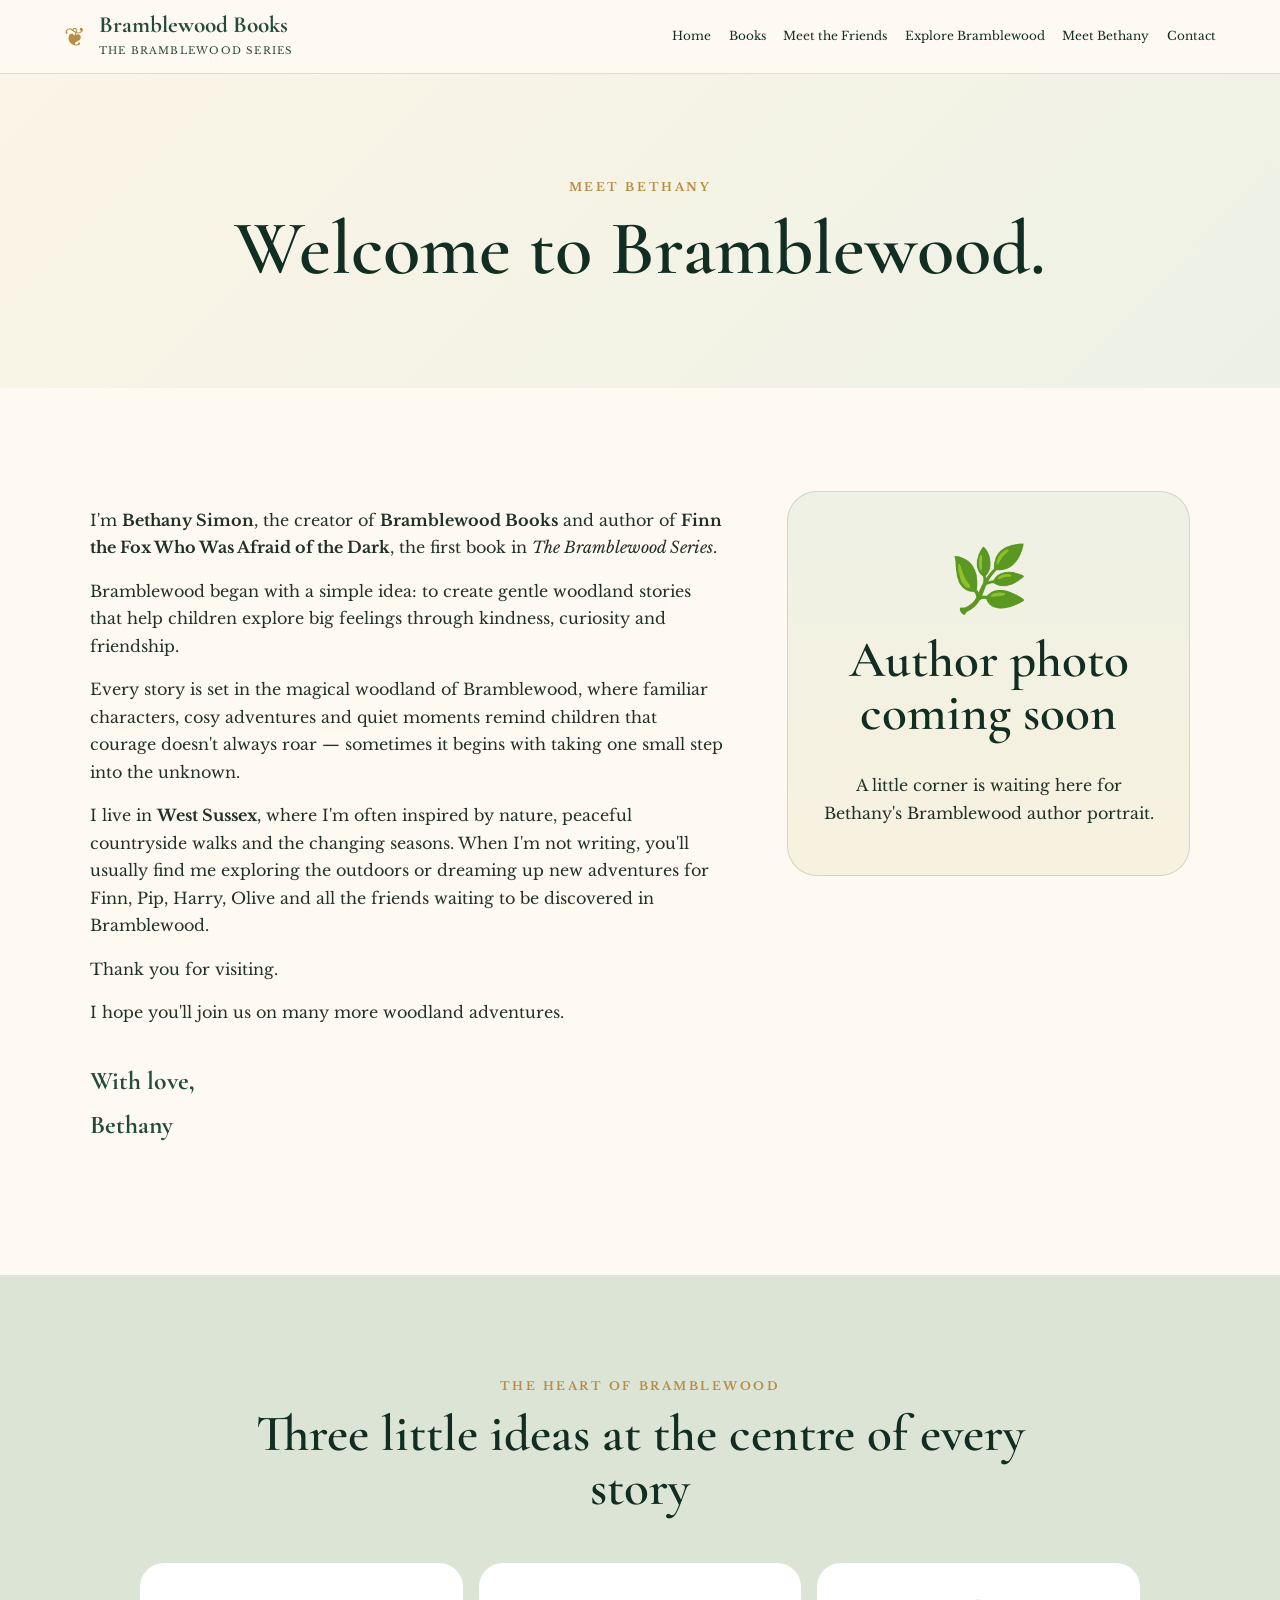
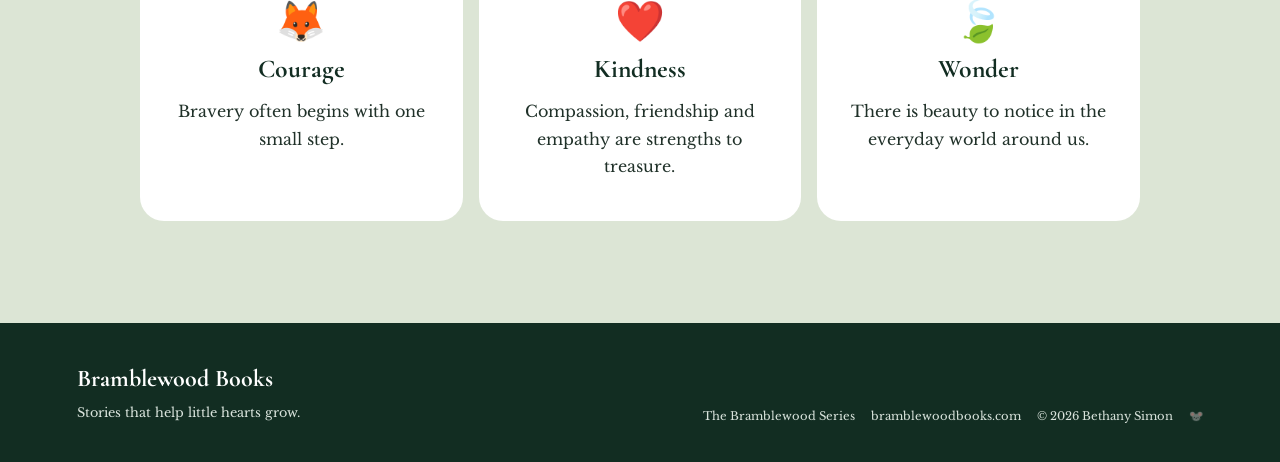
==== about.html @ a63218b9 "Add files via upload" ====
<!doctype html>
<html lang="en">
<head>
<meta charset="utf-8">
<meta name="viewport" content="width=device-width,initial-scale=1">
<meta name="theme-color" content="#234c37">
<link rel="stylesheet" href="styles.css">
<meta name="description" content="Meet Bethany Simon, creator of Bramblewood Books.">
<title>Meet Bethany | Bramblewood Books</title>
</head>
<body>
<header class="site-header">
  <a class="brand" href="index.html">
    <span class="brand-mark">❦</span>
    <span><strong>Bramblewood Books</strong><small>The Bramblewood Series</small></span>
  </a>
  <nav class="nav" aria-label="Main navigation">
    <a href="index.html">Home</a>
    <a href="books.html">Books</a>
    <a href="friends.html">Meet the Friends</a>
    <a href="explore.html">Explore Bramblewood</a>
    <a href="about.html">Meet Bethany</a>
    <a href="contact.html">Contact</a>
  </nav>
</header>
<main>

<section class="page-hero">
  <p class="kicker">MEET BETHANY</p>
  <h1>Welcome to Bramblewood.</h1>
</section>
<section class="section about-page">
  <div class="author-copy">
    <p>I'm <strong>Bethany Simon</strong>, the creator of <strong>Bramblewood Books</strong> and author of <strong>Finn the Fox Who Was Afraid of the Dark</strong>, the first book in <em>The Bramblewood Series</em>.</p>
    <p>Bramblewood began with a simple idea: to create gentle woodland stories that help children explore big feelings through kindness, curiosity and friendship.</p>
    <p>Every story is set in the magical woodland of Bramblewood, where familiar characters, cosy adventures and quiet moments remind children that courage doesn't always roar — sometimes it begins with taking one small step into the unknown.</p>
    <p>I live in <strong>West Sussex</strong>, where I'm often inspired by nature, peaceful countryside walks and the changing seasons. When I'm not writing, you'll usually find me exploring the outdoors or dreaming up new adventures for Finn, Pip, Harry, Olive and all the friends waiting to be discovered in Bramblewood.</p>
    <p>Thank you for visiting.</p>
    <p>I hope you'll join us on many more woodland adventures.</p>
    <p class="signoff"><strong>With love,<br>Bethany</strong></p>
  </div>
  <aside class="photo-placeholder">
    <span>🌿</span>
    <h2>Author photo coming soon</h2>
    <p>A little corner is waiting here for Bethany's Bramblewood author portrait.</p>
  </aside>
</section>
<section class="section sage">
  <div class="section-heading"><p class="kicker">THE HEART OF BRAMBLEWOOD</p><h2>Three little ideas at the centre of every story</h2></div>
  <div class="heart-grid">
    <article><span>🦊</span><h3>Courage</h3><p>Bravery often begins with one small step.</p></article>
    <article><span>❤️</span><h3>Kindness</h3><p>Compassion, friendship and empathy are strengths to treasure.</p></article>
    <article><span>🍃</span><h3>Wonder</h3><p>There is beauty to notice in the everyday world around us.</p></article>
  </div>
</section>

</main>
<footer>
  <div>
    <strong>Bramblewood Books</strong>
    <p>Stories that help little hearts grow.</p>
  </div>
  <div class="footer-right">
    <span>The Bramblewood Series</span>
    <span>bramblewoodbooks.com</span>
    <span>© 2026 Bethany Simon</span>
    <span class="hidden-mouse" title="You found the hidden mouse!">🐭</span>
  </div>
</footer>
<script src="script.js"></script>
</body>
</html>
---- styles.css ----
@import url('https://fonts.googleapis.com/css2?family=Cormorant+Garamond:wght@500;600;700&family=Libre+Baskerville:ital,wght@0,400;0,700;1,400&display=swap');
:root{--forest:#234c37;--deep:#122d22;--sage:#dce5d5;--cream:#fbf5e7;--paper:#fffaf1;--brown:#6d583e;--gold:#b78d45;--ink:#203129;--line:rgba(35,76,55,.16)}
*{box-sizing:border-box}html{scroll-behavior:smooth}
body{margin:0;color:var(--ink);background:var(--paper);font-family:"Libre Baskerville",Georgia,serif;line-height:1.72}
img{max-width:100%;display:block}a{color:inherit}
.site-header{position:sticky;top:0;z-index:50;display:flex;align-items:center;justify-content:space-between;gap:2rem;padding:.9rem 5vw;background:rgba(255,250,241,.93);border-bottom:1px solid var(--line);backdrop-filter:blur(12px)}
.brand{display:flex;align-items:center;gap:.8rem;text-decoration:none;color:var(--forest)}.brand strong{display:block;font-family:"Cormorant Garamond",Georgia,serif;font-size:1.45rem;line-height:1}.brand small{display:block;font-size:.63rem;letter-spacing:.12em;margin-top:.25rem;text-transform:uppercase}.brand-mark{font-size:1.6rem;color:var(--gold)}
.nav{display:flex;gap:1.1rem;flex-wrap:wrap}.nav a{text-decoration:none;font-size:.75rem;color:var(--deep)}.nav a:hover{color:var(--gold)}
.hero{position:relative;overflow:hidden;display:grid;grid-template-columns:1.04fr .96fr;align-items:center;min-height:84vh;padding:5.5rem 7vw;background:radial-gradient(circle at 78% 18%,rgba(255,255,255,.8),transparent 23%),linear-gradient(135deg,#f7ecd3,#eef0df 55%,#dfe7d8)}
.hero-copy{max-width:720px;position:relative;z-index:2}.hero-cover{display:flex;justify-content:center}.hero-cover img{width:min(480px,92%);border-radius:28px;filter:drop-shadow(0 28px 34px rgba(20,45,34,.24))}
.kicker{color:var(--gold);font-weight:700;font-size:.72rem;letter-spacing:.22em;text-transform:uppercase;margin:0 0 .7rem}
h1,h2,h3{font-family:"Cormorant Garamond",Georgia,serif;color:var(--deep);line-height:1.04;margin-top:0}h1{font-size:clamp(3.2rem,6vw,6.4rem);font-weight:600;margin-bottom:1.2rem}h2{font-size:clamp(2.2rem,4vw,4rem);font-weight:600;margin-bottom:1rem}h3{font-size:1.6rem;margin-bottom:.6rem}
.intro{font-size:1.08rem;max-width:58ch}.buttons{display:flex;gap:.8rem;flex-wrap:wrap;margin-top:1.8rem}.btn{display:inline-block;padding:.9rem 1.25rem;border-radius:999px;text-decoration:none;font-size:.78rem;font-weight:700;border:0;cursor:pointer}.btn-primary{background:var(--forest);color:white}.btn-ghost{border:1px solid var(--forest);color:var(--forest);background:transparent}.btn-muted{background:#e8e4d9;color:#6b685f;cursor:default}
.welcome-strip{background:var(--forest);color:white;padding:1rem 5vw;display:flex;justify-content:center;gap:1.1rem;align-items:center;flex-wrap:wrap;font-family:"Cormorant Garamond",Georgia,serif;font-size:1.2rem}.welcome-strip p{margin:0}.welcome-strip span{color:#d6b775}
.section{padding:6.4rem 7vw}.section-heading{max-width:820px;margin:0 auto 3rem;text-align:center}.sage{background:var(--sage)}
.split{display:grid;grid-template-columns:.85fr 1.15fr;gap:4rem;align-items:center}.rounded{border-radius:30px}.art-shadow{box-shadow:0 20px 50px rgba(32,49,41,.12)}
.home-cards{display:grid;grid-template-columns:repeat(3,1fr);gap:1.2rem;max-width:1100px;margin:auto}.home-card{text-decoration:none;background:white;padding:1.6rem;border-radius:24px;border:1px solid var(--line)}.home-card span{font-size:2.5rem}
.page-hero{text-align:center;padding:6.5rem 7vw 5rem;background:linear-gradient(135deg,var(--cream),#edf1e5)}.page-hero p{max-width:700px;margin-inline:auto}.page-hero.dark{background:var(--deep);color:white}.page-hero.dark h1{color:white}
.book-card{max-width:1120px;margin:0 auto 2.5rem;border:1px solid var(--line);border-radius:30px;overflow:hidden;background:white;box-shadow:0 18px 45px rgba(32,49,41,.07)}.feature-card{display:grid;grid-template-columns:minmax(280px,390px) 1fr;gap:2.8rem;align-items:center;padding:1.4rem}.feature-card img{border-radius:20px}.book-copy{padding:1rem 2rem 1rem 0}.book-sub{font-style:italic;color:var(--brown)}.tag{display:inline-block;background:var(--sage);color:var(--forest);border-radius:999px;padding:.35rem .7rem;font-size:.68rem;font-weight:700;letter-spacing:.12em}.next-card{display:grid;grid-template-columns:260px 1fr;align-items:center;gap:2rem;background:linear-gradient(120deg,var(--cream),#eef0df);padding:1.5rem 2rem}.hedgehog-placeholder{min-height:230px;display:grid;place-items:center;font-size:7rem;border-radius:22px;background:rgba(255,255,255,.75)}
.friend-grid{max-width:1120px;margin:0 auto 3.5rem;display:grid;grid-template-columns:repeat(4,1fr);gap:1rem}.friend-card{padding:1.5rem;text-align:center;border-radius:24px}.light-card{background:white;border:1px solid var(--line)}.friend-icon{font-size:3rem}.wide-art{max-width:1180px;margin:0 auto;border-radius:30px;overflow:hidden}.wide-art img{width:100%}
.world{display:grid;grid-template-columns:.8fr 1.2fr;gap:4rem;align-items:center}.place-pills{display:flex;gap:.6rem;flex-wrap:wrap;margin-top:1.5rem}.place-pills span{border:1px solid var(--line);background:white;border-radius:999px;padding:.45rem .75rem;font-size:.75rem}.map-frame{margin:0;background:white;padding:.8rem;border-radius:30px;border:1px solid var(--line);box-shadow:0 16px 40px rgba(32,49,41,.08)}.map-frame img{border-radius:22px}.map-frame figcaption{text-align:center;font-style:italic;font-size:.72rem;color:var(--brown);padding:.65rem}
.about-page{display:grid;grid-template-columns:1.1fr .7fr;gap:4rem;align-items:start}.author-copy{max-width:720px}.signoff{margin-top:2rem;font-family:"Cormorant Garamond",Georgia,serif;font-size:1.6rem;color:var(--forest)}.photo-placeholder{background:linear-gradient(180deg,#eef1e5,#f8f1df);padding:2rem;border-radius:30px;border:1px solid var(--line);text-align:center;min-height:380px;display:flex;flex-direction:column;justify-content:center}.photo-placeholder span{font-size:4rem}.heart-grid{display:grid;grid-template-columns:repeat(3,1fr);gap:1rem;max-width:1000px;margin:auto}.heart-grid article{background:white;padding:1.5rem;border-radius:24px;text-align:center}.heart-grid span{font-size:2.5rem}
.contact-grid{display:grid;grid-template-columns:.75fr 1.25fr;gap:4rem;align-items:start}.contact-form{background:white;border:1px solid var(--line);border-radius:28px;padding:2rem;box-shadow:0 18px 45px rgba(32,49,41,.07)}.contact-form label{display:block;font-weight:700;font-size:.8rem;margin:1rem 0 .4rem}.contact-form input[type=text],.contact-form input[type=email],.contact-form textarea{width:100%;border:1px solid rgba(35,76,55,.28);border-radius:12px;padding:.9rem;background:#fffdf8;font:inherit}.contact-form textarea{resize:vertical}.checkbox-row{display:flex!important;gap:.8rem;align-items:flex-start;font-weight:400!important}.checkbox-row input{margin-top:.35rem}.form-button{margin-top:1.4rem}.form-note{font-size:.72rem;color:var(--brown);margin-top:1rem}
footer{background:var(--deep);color:white;padding:2.2rem 6vw;display:flex;justify-content:space-between;gap:2rem;align-items:flex-end;flex-wrap:wrap}footer strong{font-family:"Cormorant Garamond",Georgia,serif;font-size:1.5rem}footer p{margin:.15rem 0;color:#d9e3dc;font-size:.8rem}.footer-right{display:flex;gap:1rem;flex-wrap:wrap;color:#d9e3dc;font-size:.72rem}.hidden-mouse{opacity:.55}
.leaf{position:absolute;opacity:.25;animation:drift 11s ease-in-out infinite}.leaf-one{left:2%;top:10%}.leaf-two{left:46%;top:15%;animation-delay:2s}@keyframes drift{0%,100%{transform:translateY(0) rotate(0)}50%{transform:translateY(24px) rotate(18deg)}}@media(prefers-reduced-motion:reduce){.leaf{animation:none}}
@media(max-width:980px){.nav{display:none}.hero,.split,.world,.about-page,.contact-grid{grid-template-columns:1fr}.home-cards,.heart-grid{grid-template-columns:1fr}.friend-grid{grid-template-columns:repeat(2,1fr)}.feature-card,.next-card{grid-template-columns:1fr}.book-copy{padding:1rem}.feature-card img{max-width:420px;margin:auto}}
@media(max-width:560px){.hero,.section,.page-hero{padding-left:5vw;padding-right:5vw}.hero{min-height:auto;padding-top:4rem;padding-bottom:4rem}.friend-grid{grid-template-columns:1fr}.brand strong{font-size:1.2rem}.brand small{font-size:.55rem}}
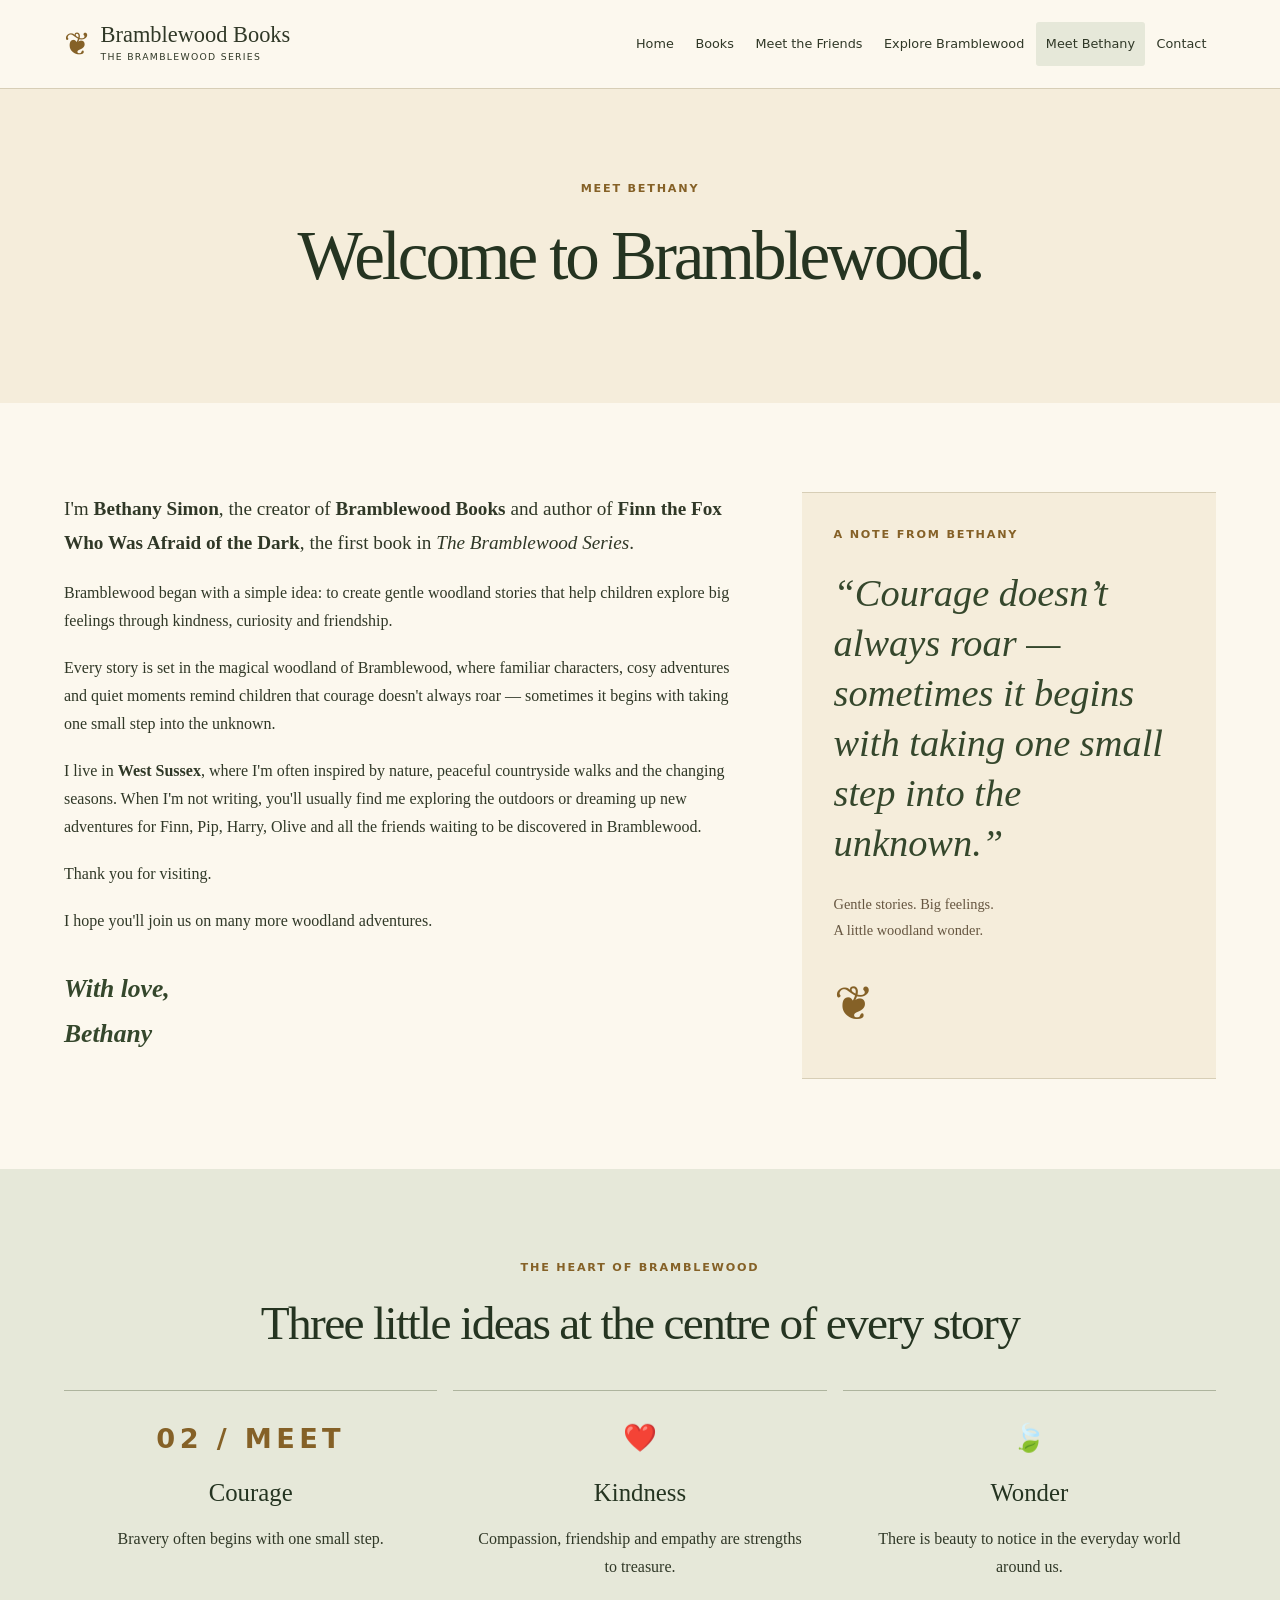
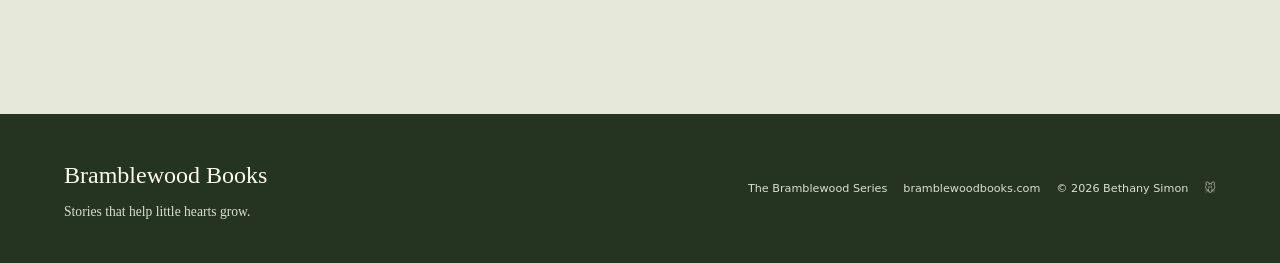
==== commit 55084589: "Add files via upload" ====
--- a/about.html
+++ b/about.html
@@ -9,21 +9,23 @@
 <title>Meet Bethany | Bramblewood Books</title>
 </head>
 <body>
+<a class="skip-link" href="#main">Skip to content</a>
 <header class="site-header">
   <a class="brand" href="index.html">
     <span class="brand-mark">❦</span>
     <span><strong>Bramblewood Books</strong><small>The Bramblewood Series</small></span>
   </a>
-  <nav class="nav" aria-label="Main navigation">
+  <button class="menu-toggle" type="button" aria-expanded="false" aria-controls="main-nav" hidden>Menu <span aria-hidden="true">☰</span></button>
+  <nav id="main-nav" class="nav" aria-label="Main navigation">
     <a href="index.html">Home</a>
     <a href="books.html">Books</a>
     <a href="friends.html">Meet the Friends</a>
     <a href="explore.html">Explore Bramblewood</a>
-    <a href="about.html">Meet Bethany</a>
+    <a href="about.html" aria-current="page">Meet Bethany</a>
     <a href="contact.html">Contact</a>
   </nav>
 </header>
-<main>
+<main id="main">
 
 <section class="page-hero">
   <p class="kicker">MEET BETHANY</p>
@@ -39,16 +41,12 @@
     <p>I hope you'll join us on many more woodland adventures.</p>
     <p class="signoff"><strong>With love,<br>Bethany</strong></p>
   </div>
-  <aside class="photo-placeholder">
-    <span>🌿</span>
-    <h2>Author photo coming soon</h2>
-    <p>A little corner is waiting here for Bethany's Bramblewood author portrait.</p>
-  </aside>
+  <aside class="author-note"><p class="kicker">A NOTE FROM BETHANY</p><blockquote>“Courage doesn’t always roar — sometimes it begins with taking one small step into the unknown.”</blockquote><p>Gentle stories. Big feelings.<br>A little woodland wonder.</p><span class="botanical-mark" aria-hidden="true">❦</span></aside>
 </section>
 <section class="section sage">
   <div class="section-heading"><p class="kicker">THE HEART OF BRAMBLEWOOD</p><h2>Three little ideas at the centre of every story</h2></div>
   <div class="heart-grid">
-    <article><span>🦊</span><h3>Courage</h3><p>Bravery often begins with one small step.</p></article>
+    <article><span class="chapter-number">02 / MEET</span><h3>Courage</h3><p>Bravery often begins with one small step.</p></article>
     <article><span>❤️</span><h3>Kindness</h3><p>Compassion, friendship and empathy are strengths to treasure.</p></article>
     <article><span>🍃</span><h3>Wonder</h3><p>There is beauty to notice in the everyday world around us.</p></article>
   </div>
--- a/styles.css
+++ b/styles.css
@@ -1,28 +1,12 @@
-
-@import url('https://fonts.googleapis.com/css2?family=Cormorant+Garamond:wght@500;600;700&family=Libre+Baskerville:ital,wght@0,400;0,700;1,400&display=swap');
-:root{--forest:#234c37;--deep:#122d22;--sage:#dce5d5;--cream:#fbf5e7;--paper:#fffaf1;--brown:#6d583e;--gold:#b78d45;--ink:#203129;--line:rgba(35,76,55,.16)}
-*{box-sizing:border-box}html{scroll-behavior:smooth}
-body{margin:0;color:var(--ink);background:var(--paper);font-family:"Libre Baskerville",Georgia,serif;line-height:1.72}
-img{max-width:100%;display:block}a{color:inherit}
-.site-header{position:sticky;top:0;z-index:50;display:flex;align-items:center;justify-content:space-between;gap:2rem;padding:.9rem 5vw;background:rgba(255,250,241,.93);border-bottom:1px solid var(--line);backdrop-filter:blur(12px)}
-.brand{display:flex;align-items:center;gap:.8rem;text-decoration:none;color:var(--forest)}.brand strong{display:block;font-family:"Cormorant Garamond",Georgia,serif;font-size:1.45rem;line-height:1}.brand small{display:block;font-size:.63rem;letter-spacing:.12em;margin-top:.25rem;text-transform:uppercase}.brand-mark{font-size:1.6rem;color:var(--gold)}
-.nav{display:flex;gap:1.1rem;flex-wrap:wrap}.nav a{text-decoration:none;font-size:.75rem;color:var(--deep)}.nav a:hover{color:var(--gold)}
-.hero{position:relative;overflow:hidden;display:grid;grid-template-columns:1.04fr .96fr;align-items:center;min-height:84vh;padding:5.5rem 7vw;background:radial-gradient(circle at 78% 18%,rgba(255,255,255,.8),transparent 23%),linear-gradient(135deg,#f7ecd3,#eef0df 55%,#dfe7d8)}
-.hero-copy{max-width:720px;position:relative;z-index:2}.hero-cover{display:flex;justify-content:center}.hero-cover img{width:min(480px,92%);border-radius:28px;filter:drop-shadow(0 28px 34px rgba(20,45,34,.24))}
-.kicker{color:var(--gold);font-weight:700;font-size:.72rem;letter-spacing:.22em;text-transform:uppercase;margin:0 0 .7rem}
-h1,h2,h3{font-family:"Cormorant Garamond",Georgia,serif;color:var(--deep);line-height:1.04;margin-top:0}h1{font-size:clamp(3.2rem,6vw,6.4rem);font-weight:600;margin-bottom:1.2rem}h2{font-size:clamp(2.2rem,4vw,4rem);font-weight:600;margin-bottom:1rem}h3{font-size:1.6rem;margin-bottom:.6rem}
-.intro{font-size:1.08rem;max-width:58ch}.buttons{display:flex;gap:.8rem;flex-wrap:wrap;margin-top:1.8rem}.btn{display:inline-block;padding:.9rem 1.25rem;border-radius:999px;text-decoration:none;font-size:.78rem;font-weight:700;border:0;cursor:pointer}.btn-primary{background:var(--forest);color:white}.btn-ghost{border:1px solid var(--forest);color:var(--forest);background:transparent}.btn-muted{background:#e8e4d9;color:#6b685f;cursor:default}
-.welcome-strip{background:var(--forest);color:white;padding:1rem 5vw;display:flex;justify-content:center;gap:1.1rem;align-items:center;flex-wrap:wrap;font-family:"Cormorant Garamond",Georgia,serif;font-size:1.2rem}.welcome-strip p{margin:0}.welcome-strip span{color:#d6b775}
-.section{padding:6.4rem 7vw}.section-heading{max-width:820px;margin:0 auto 3rem;text-align:center}.sage{background:var(--sage)}
-.split{display:grid;grid-template-columns:.85fr 1.15fr;gap:4rem;align-items:center}.rounded{border-radius:30px}.art-shadow{box-shadow:0 20px 50px rgba(32,49,41,.12)}
-.home-cards{display:grid;grid-template-columns:repeat(3,1fr);gap:1.2rem;max-width:1100px;margin:auto}.home-card{text-decoration:none;background:white;padding:1.6rem;border-radius:24px;border:1px solid var(--line)}.home-card span{font-size:2.5rem}
-.page-hero{text-align:center;padding:6.5rem 7vw 5rem;background:linear-gradient(135deg,var(--cream),#edf1e5)}.page-hero p{max-width:700px;margin-inline:auto}.page-hero.dark{background:var(--deep);color:white}.page-hero.dark h1{color:white}
-.book-card{max-width:1120px;margin:0 auto 2.5rem;border:1px solid var(--line);border-radius:30px;overflow:hidden;background:white;box-shadow:0 18px 45px rgba(32,49,41,.07)}.feature-card{display:grid;grid-template-columns:minmax(280px,390px) 1fr;gap:2.8rem;align-items:center;padding:1.4rem}.feature-card img{border-radius:20px}.book-copy{padding:1rem 2rem 1rem 0}.book-sub{font-style:italic;color:var(--brown)}.tag{display:inline-block;background:var(--sage);color:var(--forest);border-radius:999px;padding:.35rem .7rem;font-size:.68rem;font-weight:700;letter-spacing:.12em}.next-card{display:grid;grid-template-columns:260px 1fr;align-items:center;gap:2rem;background:linear-gradient(120deg,var(--cream),#eef0df);padding:1.5rem 2rem}.hedgehog-placeholder{min-height:230px;display:grid;place-items:center;font-size:7rem;border-radius:22px;background:rgba(255,255,255,.75)}
-.friend-grid{max-width:1120px;margin:0 auto 3.5rem;display:grid;grid-template-columns:repeat(4,1fr);gap:1rem}.friend-card{padding:1.5rem;text-align:center;border-radius:24px}.light-card{background:white;border:1px solid var(--line)}.friend-icon{font-size:3rem}.wide-art{max-width:1180px;margin:0 auto;border-radius:30px;overflow:hidden}.wide-art img{width:100%}
-.world{display:grid;grid-template-columns:.8fr 1.2fr;gap:4rem;align-items:center}.place-pills{display:flex;gap:.6rem;flex-wrap:wrap;margin-top:1.5rem}.place-pills span{border:1px solid var(--line);background:white;border-radius:999px;padding:.45rem .75rem;font-size:.75rem}.map-frame{margin:0;background:white;padding:.8rem;border-radius:30px;border:1px solid var(--line);box-shadow:0 16px 40px rgba(32,49,41,.08)}.map-frame img{border-radius:22px}.map-frame figcaption{text-align:center;font-style:italic;font-size:.72rem;color:var(--brown);padding:.65rem}
-.about-page{display:grid;grid-template-columns:1.1fr .7fr;gap:4rem;align-items:start}.author-copy{max-width:720px}.signoff{margin-top:2rem;font-family:"Cormorant Garamond",Georgia,serif;font-size:1.6rem;color:var(--forest)}.photo-placeholder{background:linear-gradient(180deg,#eef1e5,#f8f1df);padding:2rem;border-radius:30px;border:1px solid var(--line);text-align:center;min-height:380px;display:flex;flex-direction:column;justify-content:center}.photo-placeholder span{font-size:4rem}.heart-grid{display:grid;grid-template-columns:repeat(3,1fr);gap:1rem;max-width:1000px;margin:auto}.heart-grid article{background:white;padding:1.5rem;border-radius:24px;text-align:center}.heart-grid span{font-size:2.5rem}
-.contact-grid{display:grid;grid-template-columns:.75fr 1.25fr;gap:4rem;align-items:start}.contact-form{background:white;border:1px solid var(--line);border-radius:28px;padding:2rem;box-shadow:0 18px 45px rgba(32,49,41,.07)}.contact-form label{display:block;font-weight:700;font-size:.8rem;margin:1rem 0 .4rem}.contact-form input[type=text],.contact-form input[type=email],.contact-form textarea{width:100%;border:1px solid rgba(35,76,55,.28);border-radius:12px;padding:.9rem;background:#fffdf8;font:inherit}.contact-form textarea{resize:vertical}.checkbox-row{display:flex!important;gap:.8rem;align-items:flex-start;font-weight:400!important}.checkbox-row input{margin-top:.35rem}.form-button{margin-top:1.4rem}.form-note{font-size:.72rem;color:var(--brown);margin-top:1rem}
-footer{background:var(--deep);color:white;padding:2.2rem 6vw;display:flex;justify-content:space-between;gap:2rem;align-items:flex-end;flex-wrap:wrap}footer strong{font-family:"Cormorant Garamond",Georgia,serif;font-size:1.5rem}footer p{margin:.15rem 0;color:#d9e3dc;font-size:.8rem}.footer-right{display:flex;gap:1rem;flex-wrap:wrap;color:#d9e3dc;font-size:.72rem}.hidden-mouse{opacity:.55}
-.leaf{position:absolute;opacity:.25;animation:drift 11s ease-in-out infinite}.leaf-one{left:2%;top:10%}.leaf-two{left:46%;top:15%;animation-delay:2s}@keyframes drift{0%,100%{transform:translateY(0) rotate(0)}50%{transform:translateY(24px) rotate(18deg)}}@media(prefers-reduced-motion:reduce){.leaf{animation:none}}
-@media(max-width:980px){.nav{display:none}.hero,.split,.world,.about-page,.contact-grid{grid-template-columns:1fr}.home-cards,.heart-grid{grid-template-columns:1fr}.friend-grid{grid-template-columns:repeat(2,1fr)}.feature-card,.next-card{grid-template-columns:1fr}.book-copy{padding:1rem}.feature-card img{max-width:420px;margin:auto}}
-@media(max-width:560px){.hero,.section,.page-hero{padding-left:5vw;padding-right:5vw}.hero{min-height:auto;padding-top:4rem;padding-bottom:4rem}.friend-grid{grid-template-columns:1fr}.brand strong{font-size:1.2rem}.brand small{font-size:.55rem}}
+/* Bramblewood Books — mobile-first, no build tools or external fonts required. */
+:root{--forest:#35472c;--deep:#253421;--sage:#e6e8d9;--cream:#f5eddb;--paper:#fcf8ee;--brown:#665640;--gold:#856127;--ink:#303827;--line:#d7ceb6;--gutter:clamp(1.25rem,5vw,5rem)}
+*{box-sizing:border-box}html{scroll-behavior:smooth}body{margin:0;color:var(--ink);background:var(--paper);font-family:Georgia,'Times New Roman',serif;font-size:1rem;line-height:1.75}img{display:block;max-width:100%;height:auto}a{color:inherit;text-underline-offset:.22em}button,input,textarea{font:inherit}button,a,input,textarea{-webkit-tap-highlight-color:transparent}button{cursor:pointer}button:disabled{cursor:default;opacity:.45}[hidden]{display:none!important}:focus-visible{outline:3px solid #9c6c24;outline-offset:4px}h1,h2,h3,p{overflow-wrap:break-word}h1,h2,h3{font-weight:400;line-height:1.12;color:var(--deep);margin:0 0 1.15rem;text-wrap:balance}h1{font-size:clamp(2.5rem,5.4vw,5.25rem);letter-spacing:-.045em}h2{font-size:clamp(2rem,3.7vw,3.5rem);letter-spacing:-.035em}h3{font-size:1.55rem}p{margin:0 0 1.2rem}figure{margin:0}main{min-height:60vh}main>*{min-width:0}.skip-link{position:fixed;top:-100px;left:1rem;padding:1rem;background:white;z-index:100}.skip-link:focus{top:1rem}.kicker,.tag,.chapter-number{font-family:system-ui,sans-serif;font-size:.7rem;font-weight:650;letter-spacing:.16em;color:var(--gold)}
+.site-header{display:flex;align-items:center;justify-content:space-between;flex-wrap:wrap;gap:1rem;padding:1rem var(--gutter);border-bottom:1px solid var(--line);background:var(--paper)}.brand{display:flex;align-items:center;gap:.6rem;text-decoration:none}.brand-mark{font-size:2rem;color:var(--gold)}.brand strong{display:block;font-size:clamp(1.05rem,2vw,1.4rem);font-weight:400;line-height:1.2}.brand small{display:block;font: .58rem/1.8 system-ui,sans-serif;letter-spacing:.14em;text-transform:uppercase}.menu-toggle{min-height:44px;padding:.4rem .7rem;background:transparent;border:1px solid var(--line);border-radius:4px;font: .8rem system-ui,sans-serif}.menu-toggle span{margin-left:.3rem}.nav{width:100%;display:grid;gap:.2rem}.nav a{padding:.65rem .8rem;min-height:44px;text-decoration:none;font: .8rem/1.8 system-ui,sans-serif}.nav a:hover,.nav a[aria-current]{background:var(--sage);border-radius:3px}.nav[data-enhanced]:not(.is-open){display:none}
+.hero{display:grid;gap:2.5rem;align-items:center;padding:3rem var(--gutter);background:radial-gradient(ellipse at 80% 20%,#e9dfc1,transparent 60%),var(--cream)}.hero-copy{max-width:620px}.hero h1{max-width:11ch}.intro{color:var(--brown);max-width:48ch}.hero-cover{width:100%;max-width:530px;justify-self:center}.hero-cover img{width:100%;border:6px solid var(--paper);outline:1px solid var(--line);box-shadow:0 20px 45px #3a38232b;border-radius:3px}.buttons{display:flex;flex-wrap:wrap;gap:.7rem;margin-top:1.5rem}.btn{display:inline-flex;min-height:48px;align-items:center;justify-content:center;padding:.8rem 1.25rem;border:1px solid var(--forest);border-radius:4px;text-decoration:none;font:600 .82rem/1.5 system-ui,sans-serif;transition:background .15s}.btn-primary{background:var(--forest);color:#fffdf4}.btn-primary:hover{background:#202e1b}.btn-ghost{background:transparent;color:var(--forest)}.btn-ghost:hover{background:#e2ddc8}.welcome-strip{display:flex;flex-wrap:wrap;align-items:center;justify-content:center;gap:.65rem;padding:1.15rem var(--gutter);background:var(--forest);color:var(--paper);font-size:clamp(.8rem,2vw,1rem);font-style:italic}.welcome-strip p{margin:0}.welcome-strip span{color:#d8bc79;font-size:.7rem}
+.section{padding:clamp(3rem,7vw,6rem) var(--gutter)}.section-heading{max-width:760px;margin:0 auto 2.5rem;text-align:center}.sage{background:var(--sage)}.split{display:grid;gap:2.5rem;align-items:center}.story-art{display:block;overflow:hidden;border-radius:50% 50% 3px 3px;box-shadow:0 10px 30px #30382718}.story-art img{width:100%;aspect-ratio:1/1;object-fit:cover;object-position:right}.home-cards,.heart-grid{display:grid;gap:1rem;max-width:1200px;margin:auto}.home-card{padding:1.6rem 0;text-decoration:none;border-top:1px solid #aeb49e}.home-card h3{margin-top:1rem}.home-card p{color:var(--brown);margin-bottom:0}.home-card:hover h3{text-decoration:underline}.page-hero{padding:clamp(3rem,7vw,6rem) var(--gutter);background:var(--cream);text-align:center}.page-hero h1{max-width:1000px;margin-inline:auto}.page-hero p{max-width:680px;margin-inline:auto}.page-hero p:last-child{margin-bottom:0}.page-hero.dark{background:var(--forest);color:var(--paper)}.page-hero.dark h1{color:var(--paper)}.page-hero.dark .kicker{color:#dfc489}
+.book-card{max-width:1150px;margin:0 auto 3rem}.feature-card{display:grid;gap:2rem;align-items:center}.feature-card>img{width:100%;max-width:480px;justify-self:center;box-shadow:0 15px 35px #30382725}.book-copy{min-width:0}.tag{display:inline-block;margin-bottom:1.25rem}.book-sub{font-style:italic;color:var(--brown)}.availability{display:inline-block;border-top:1px solid var(--line);padding-top:1rem;font-size:.9rem;color:var(--brown)}.next-card{display:grid;gap:1rem;border-top:1px solid var(--line);padding-top:3rem;margin-bottom:0}.next-number{font-size:5rem;line-height:1;color:var(--gold)}.next-card h2{font-size:2rem}.wide-art{max-width:1180px;margin:auto auto 3rem}.wide-art img{width:100%;border:1px solid var(--line)}figcaption{font-size:.83rem;color:var(--brown);padding:1rem 0}.wide-art figcaption a,.map-frame figcaption a{display:inline-flex;align-items:center;min-height:44px}.friend-grid{display:grid;gap:1.5rem;max-width:1180px;margin:auto}.friend-card{padding:1.25rem 0;border-top:1px solid var(--line)}.friend-icon{font-size:2rem;margin-bottom:.6rem}.friend-card h2{font-size:2rem}.friend-card p{margin-bottom:0}.world{display:grid;gap:2rem}.world-copy{max-width:800px}.place-pills{display:flex;gap:.5rem;flex-wrap:wrap}.place-pills span{font: .75rem/1.5 system-ui,sans-serif;padding:.5rem .75rem;border:1px solid var(--line);border-radius:3px}.map-frame{min-width:0;padding:.65rem;background:var(--cream);border:1px solid var(--line)}.map-toolbar{display:flex;gap:.4rem;flex-wrap:wrap;padding:0 0 .65rem;align-items:center}.map-toolbar button{min-height:44px;min-width:44px;padding:.5rem .7rem;background:var(--paper);border:1px solid #b4aa90;border-radius:3px;font: .8rem system-ui,sans-serif}.map-toolbar output{font: .75rem system-ui,sans-serif;color:var(--brown)}.map-viewport{width:100%;height:clamp(320px,60vh,650px);overflow:auto;overscroll-behavior-x:contain;background:#e0ddc9}.map-viewport img{width:1200px;max-width:none}.map-frame figcaption{padding:.8rem .3rem 0;margin:0}
+.about-page{display:grid;gap:2rem;max-width:1350px;margin:auto}.author-copy{max-width:720px}.author-copy>p:first-child{font-size:1.2rem}.signoff{margin-top:2rem;font-size:1.6rem;font-style:italic;color:var(--forest)}.author-note{padding:2rem;background:var(--cream);border-block:1px solid var(--line)}.author-note blockquote{font-size:clamp(1.7rem,3vw,2.5rem);line-height:1.3;margin:1.5rem 0;color:var(--forest);font-style:italic}.author-note>p:not(.kicker){font-size:.9rem;color:var(--brown)}.botanical-mark{font-size:3rem;color:var(--gold)}.heart-grid article{padding:1.5rem;border-top:1px solid #aeb49e;text-align:center}.heart-grid span{font-size:1.7rem}.heart-grid h3{margin-top:1rem}.contact-grid{display:grid;gap:2rem;max-width:1320px;margin:auto}.contact-form{min-width:0;padding:1.25rem;background:var(--cream);border:1px solid var(--line);border-radius:4px}.contact-form label{display:block;font:600 .85rem/1.5 system-ui,sans-serif;margin:1rem 0 .5rem}.contact-form input[type=text],.contact-form input[type=email],.contact-form textarea{width:100%;min-width:0;border:1px solid #ada58f;border-radius:3px;padding:.85rem;background:var(--paper);font-size:1rem;color:var(--ink)}.contact-form textarea{resize:vertical}.contact-form .checkbox-row{display:flex;gap:.7rem;align-items:flex-start;font-weight:400;min-height:44px;padding:.5rem 0;cursor:pointer}.checkbox-row input{flex:0 0 auto;width:20px;height:20px;accent-color:var(--forest)}.form-button{margin-top:1rem;width:100%}.form-note{font:.75rem/1.7 system-ui,sans-serif;color:var(--brown);margin:1rem 0 0}footer{padding:2.5rem var(--gutter);background:var(--deep);color:var(--paper);display:flex;justify-content:space-between;gap:2rem;flex-wrap:wrap}footer strong{font-size:1.5rem;font-weight:400}footer p{font-size:.85rem;margin:.25rem 0 0;color:#dbe0cf}.footer-right{display:flex;flex-wrap:wrap;gap:.7rem 1rem;align-items:center;font: .7rem/1.7 system-ui,sans-serif;color:#dbe0cf}.hidden-mouse{opacity:.7}
+@media(min-width:650px){.friend-grid,.heart-grid{grid-template-columns:repeat(2,minmax(0,1fr))}.home-cards{grid-template-columns:repeat(3,minmax(0,1fr));gap:2rem}.next-card{grid-template-columns:130px minmax(0,1fr)}.contact-form{padding:2rem}.form-button{width:auto}}
+@media(min-width:900px){.hero{grid-template-columns:1fr 1fr;padding-block:4.5rem;gap:4rem}.split{grid-template-columns:1fr 1fr;gap:5rem}.feature-card{grid-template-columns:minmax(0,1fr) minmax(0,1.2fr);gap:4rem}.about-page{grid-template-columns:minmax(0,1.3fr) minmax(0,.8fr);gap:4rem}.contact-grid{grid-template-columns:minmax(0,.8fr) minmax(0,1.2fr);gap:4rem}.friend-grid{grid-template-columns:repeat(4,minmax(0,1fr))}.heart-grid{grid-template-columns:repeat(3,minmax(0,1fr))}.map-frame{padding:1rem}.world-copy{max-width:900px}.world-copy h2{max-width:650px}}
+@media(min-width:1180px){.site-header{flex-wrap:nowrap;gap:1rem}.menu-toggle{display:none!important}.nav,.nav[data-enhanced]:not(.is-open){display:flex;width:auto;gap:.15rem}.nav a{white-space:nowrap;padding:.6rem}.hero,.section,.page-hero{padding-inline:max(var(--gutter),calc((100vw - 1280px)/2))}}
+@media(prefers-reduced-motion:reduce){html{scroll-behavior:auto}*{transition:none!important}}
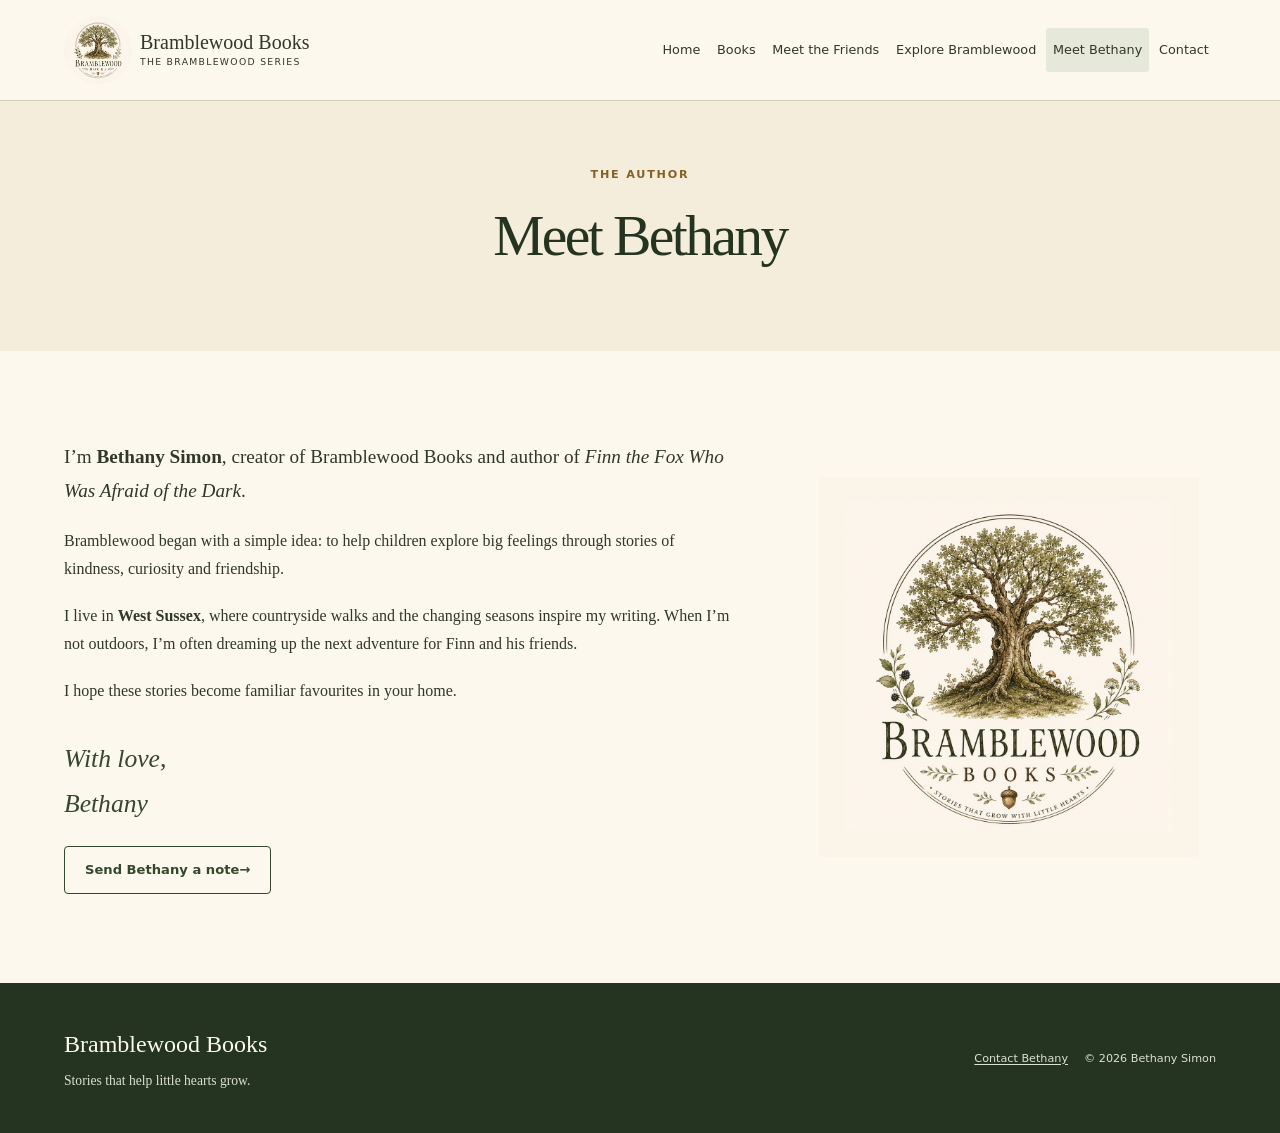
==== commit ec060bf9: "Add files via upload" ====
--- a/about.html
+++ b/about.html
@@ -4,7 +4,7 @@
 <meta charset="utf-8">
 <meta name="viewport" content="width=device-width,initial-scale=1">
 <meta name="theme-color" content="#234c37">
-<link rel="stylesheet" href="styles.css">
+<link rel="stylesheet" href="styles.css?v=concise-1">
 <meta name="description" content="Meet Bethany Simon, creator of Bramblewood Books.">
 <title>Meet Bethany | Bramblewood Books</title>
 </head>
@@ -12,7 +12,7 @@
 <a class="skip-link" href="#main">Skip to content</a>
 <header class="site-header">
   <a class="brand" href="index.html">
-    <span class="brand-mark">❦</span>
+    <img class="brand-logo" src="bramblewood-logo.jpg" width="1080" height="1080" alt="" decoding="async">
     <span><strong>Bramblewood Books</strong><small>The Bramblewood Series</small></span>
   </a>
   <button class="menu-toggle" type="button" aria-expanded="false" aria-controls="main-nav" hidden>Menu <span aria-hidden="true">☰</span></button>
@@ -27,31 +27,18 @@
 </header>
 <main id="main">
 
-<section class="page-hero">
-  <p class="kicker">MEET BETHANY</p>
-  <h1>Welcome to Bramblewood.</h1>
+<section class="page-hero"><p class="kicker">THE AUTHOR</p><h1>Meet Bethany</h1></section>
+<section class="section about-page">
+<div class="author-copy">
+<p>I’m <strong>Bethany Simon</strong>, creator of Bramblewood Books and author of <em>Finn the Fox Who Was Afraid of the Dark</em>.</p>
+<p>Bramblewood began with a simple idea: to help children explore big feelings through stories of kindness, curiosity and friendship.</p>
+<p>I live in <strong>West Sussex</strong>, where countryside walks and the changing seasons inspire my writing. When I’m not outdoors, I’m often dreaming up the next adventure for Finn and his friends.</p>
+<p>I hope these stories become familiar favourites in your home.</p>
+<p class="signoff">With love,<br>Bethany</p>
+<a class="btn btn-ghost" href="contact.html">Send Bethany a note <span aria-hidden="true">→</span></a>
+</div>
+<figure class="author-emblem"><img src="bramblewood-logo.jpg" width="1080" height="1080" alt="Bramblewood Books oak-tree emblem. Stories that grow with little hearts." loading="lazy"></figure>
 </section>
-<section class="section about-page">
-  <div class="author-copy">
-    <p>I'm <strong>Bethany Simon</strong>, the creator of <strong>Bramblewood Books</strong> and author of <strong>Finn the Fox Who Was Afraid of the Dark</strong>, the first book in <em>The Bramblewood Series</em>.</p>
-    <p>Bramblewood began with a simple idea: to create gentle woodland stories that help children explore big feelings through kindness, curiosity and friendship.</p>
-    <p>Every story is set in the magical woodland of Bramblewood, where familiar characters, cosy adventures and quiet moments remind children that courage doesn't always roar — sometimes it begins with taking one small step into the unknown.</p>
-    <p>I live in <strong>West Sussex</strong>, where I'm often inspired by nature, peaceful countryside walks and the changing seasons. When I'm not writing, you'll usually find me exploring the outdoors or dreaming up new adventures for Finn, Pip, Harry, Olive and all the friends waiting to be discovered in Bramblewood.</p>
-    <p>Thank you for visiting.</p>
-    <p>I hope you'll join us on many more woodland adventures.</p>
-    <p class="signoff"><strong>With love,<br>Bethany</strong></p>
-  </div>
-  <aside class="author-note"><p class="kicker">A NOTE FROM BETHANY</p><blockquote>“Courage doesn’t always roar — sometimes it begins with taking one small step into the unknown.”</blockquote><p>Gentle stories. Big feelings.<br>A little woodland wonder.</p><span class="botanical-mark" aria-hidden="true">❦</span></aside>
-</section>
-<section class="section sage">
-  <div class="section-heading"><p class="kicker">THE HEART OF BRAMBLEWOOD</p><h2>Three little ideas at the centre of every story</h2></div>
-  <div class="heart-grid">
-    <article><span class="chapter-number">02 / MEET</span><h3>Courage</h3><p>Bravery often begins with one small step.</p></article>
-    <article><span>❤️</span><h3>Kindness</h3><p>Compassion, friendship and empathy are strengths to treasure.</p></article>
-    <article><span>🍃</span><h3>Wonder</h3><p>There is beauty to notice in the everyday world around us.</p></article>
-  </div>
-</section>
-
 </main>
 <footer>
   <div>
@@ -59,12 +46,10 @@
     <p>Stories that help little hearts grow.</p>
   </div>
   <div class="footer-right">
-    <span>The Bramblewood Series</span>
-    <span>bramblewoodbooks.com</span>
+    <a href="contact.html">Contact Bethany</a>
     <span>© 2026 Bethany Simon</span>
-    <span class="hidden-mouse" title="You found the hidden mouse!">🐭</span>
   </div>
 </footer>
-<script src="script.js"></script>
+<script src="script.js?v=concise-1"></script>
 </body>
 </html>
--- a/styles.css
+++ b/styles.css
@@ -10,3 +10,20 @@
 @media(min-width:900px){.hero{grid-template-columns:1fr 1fr;padding-block:4.5rem;gap:4rem}.split{grid-template-columns:1fr 1fr;gap:5rem}.feature-card{grid-template-columns:minmax(0,1fr) minmax(0,1.2fr);gap:4rem}.about-page{grid-template-columns:minmax(0,1.3fr) minmax(0,.8fr);gap:4rem}.contact-grid{grid-template-columns:minmax(0,.8fr) minmax(0,1.2fr);gap:4rem}.friend-grid{grid-template-columns:repeat(4,minmax(0,1fr))}.heart-grid{grid-template-columns:repeat(3,minmax(0,1fr))}.map-frame{padding:1rem}.world-copy{max-width:900px}.world-copy h2{max-width:650px}}
 @media(min-width:1180px){.site-header{flex-wrap:nowrap;gap:1rem}.menu-toggle{display:none!important}.nav,.nav[data-enhanced]:not(.is-open){display:flex;width:auto;gap:.15rem}.nav a{white-space:nowrap;padding:.6rem}.hero,.section,.page-hero{padding-inline:max(var(--gutter),calc((100vw - 1280px)/2))}}
 @media(prefers-reduced-motion:reduce){html{scroll-behavior:auto}*{transition:none!important}}
+
+/* Supplied Bramblewood oak-tree identity. Preserve the complete artwork. */
+.brand-logo{width:52px;height:52px;object-fit:contain;flex:0 0 auto;border-radius:50%}
+.home-page .home-brand-art{width:230px;max-width:70%;height:auto;margin:0 auto 1.5rem;border-radius:4px}
+@media(min-width:650px){.brand-logo{width:68px;height:68px}.home-page .home-brand-art{width:280px}}
+@media(min-width:1180px){.site-header{gap:.5rem}.brand{gap:.5rem}.brand strong{font-size:1.25rem}.nav a{padding-inline:.45rem}}
+
+/* Editorial refinements: concise page introductions and consistent spacing. */
+.page-hero{padding-block:clamp(2.5rem,5vw,4rem)}
+.page-hero h1{font-size:clamp(2.5rem,4.5vw,4.2rem)}
+.author-emblem{margin:0;max-width:380px;align-self:center;justify-self:center}
+.author-emblem img{width:100%;height:auto;border-radius:4px}
+.contact-grid{display:block;max-width:780px}
+.friend-card>.kicker{margin-bottom:.8rem}
+.footer-right a{display:inline-flex;align-items:center;min-height:44px}
+.home-page .home-book{padding-block:3rem}
+@media(min-width:900px){.about-page{align-items:center}}
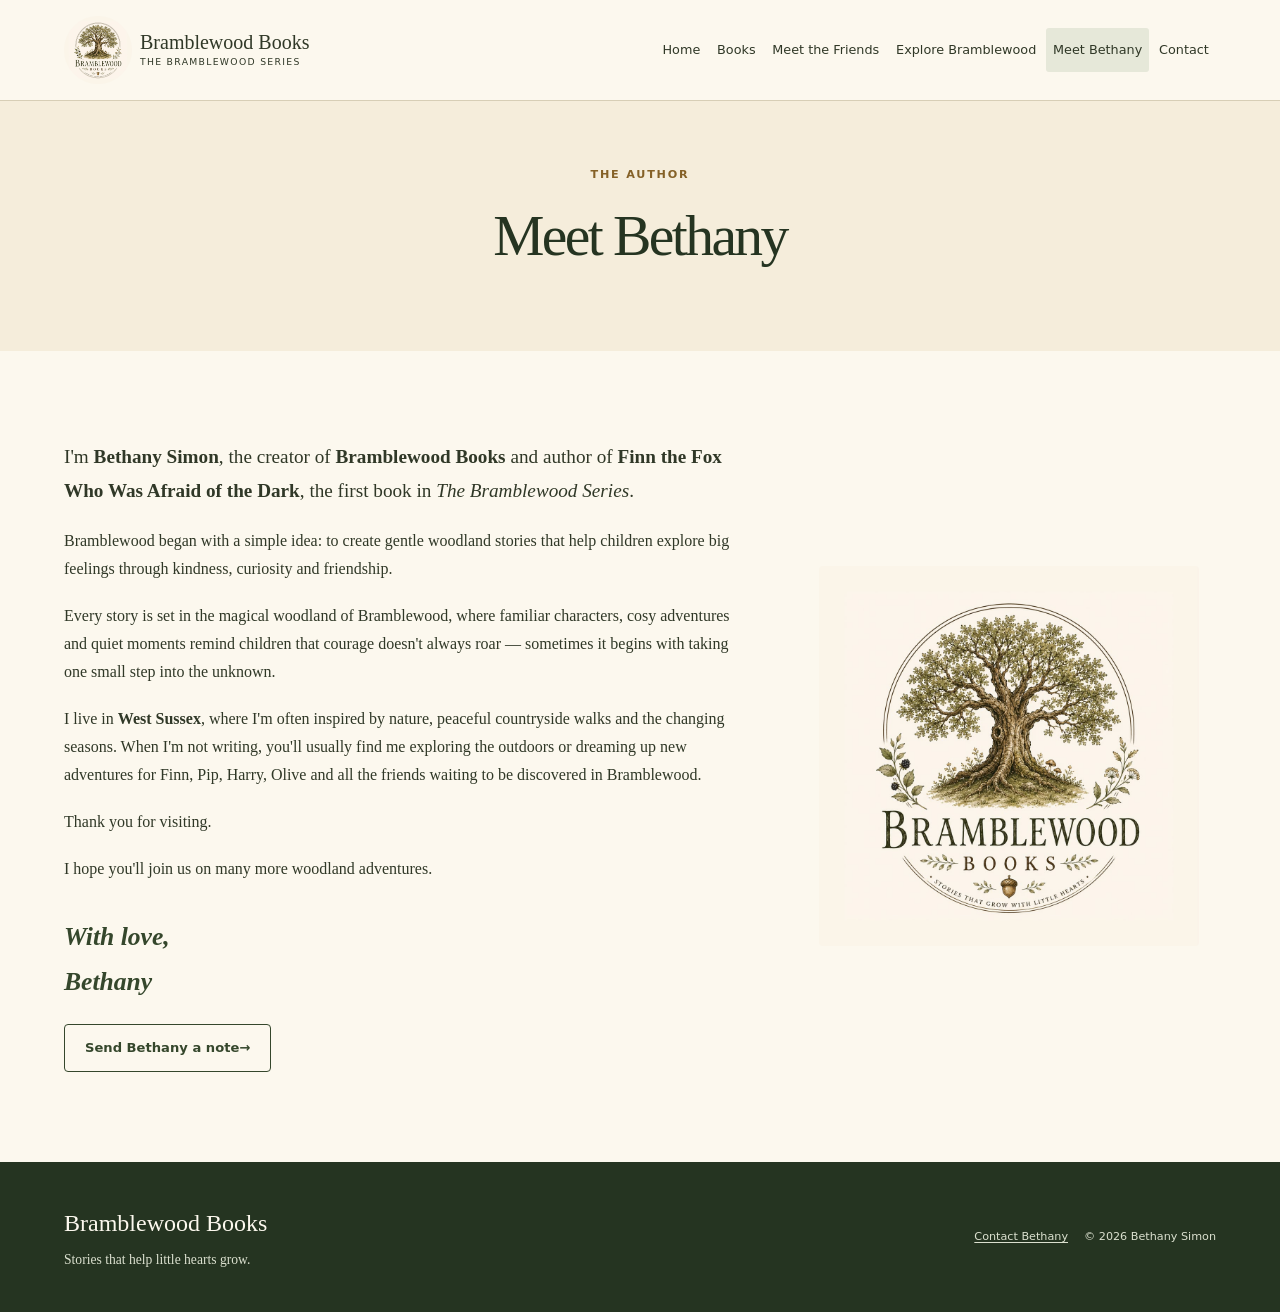
==== commit 0e8293f0: "Add files via upload" ====
--- a/about.html
+++ b/about.html
@@ -30,11 +30,13 @@
 <section class="page-hero"><p class="kicker">THE AUTHOR</p><h1>Meet Bethany</h1></section>
 <section class="section about-page">
 <div class="author-copy">
-<p>I’m <strong>Bethany Simon</strong>, creator of Bramblewood Books and author of <em>Finn the Fox Who Was Afraid of the Dark</em>.</p>
-<p>Bramblewood began with a simple idea: to help children explore big feelings through stories of kindness, curiosity and friendship.</p>
-<p>I live in <strong>West Sussex</strong>, where countryside walks and the changing seasons inspire my writing. When I’m not outdoors, I’m often dreaming up the next adventure for Finn and his friends.</p>
-<p>I hope these stories become familiar favourites in your home.</p>
-<p class="signoff">With love,<br>Bethany</p>
+<p>I'm <strong>Bethany Simon</strong>, the creator of <strong>Bramblewood Books</strong> and author of <strong>Finn the Fox Who Was Afraid of the Dark</strong>, the first book in <em>The Bramblewood Series</em>.</p>
+<p>Bramblewood began with a simple idea: to create gentle woodland stories that help children explore big feelings through kindness, curiosity and friendship.</p>
+<p>Every story is set in the magical woodland of Bramblewood, where familiar characters, cosy adventures and quiet moments remind children that courage doesn't always roar — sometimes it begins with taking one small step into the unknown.</p>
+<p>I live in <strong>West Sussex</strong>, where I'm often inspired by nature, peaceful countryside walks and the changing seasons. When I'm not writing, you'll usually find me exploring the outdoors or dreaming up new adventures for Finn, Pip, Harry, Olive and all the friends waiting to be discovered in Bramblewood.</p>
+<p>Thank you for visiting.</p>
+<p>I hope you'll join us on many more woodland adventures.</p>
+<p class="signoff"><strong>With love,<br>Bethany</strong></p>
 <a class="btn btn-ghost" href="contact.html">Send Bethany a note <span aria-hidden="true">→</span></a>
 </div>
 <figure class="author-emblem"><img src="bramblewood-logo.jpg" width="1080" height="1080" alt="Bramblewood Books oak-tree emblem. Stories that grow with little hearts." loading="lazy"></figure>
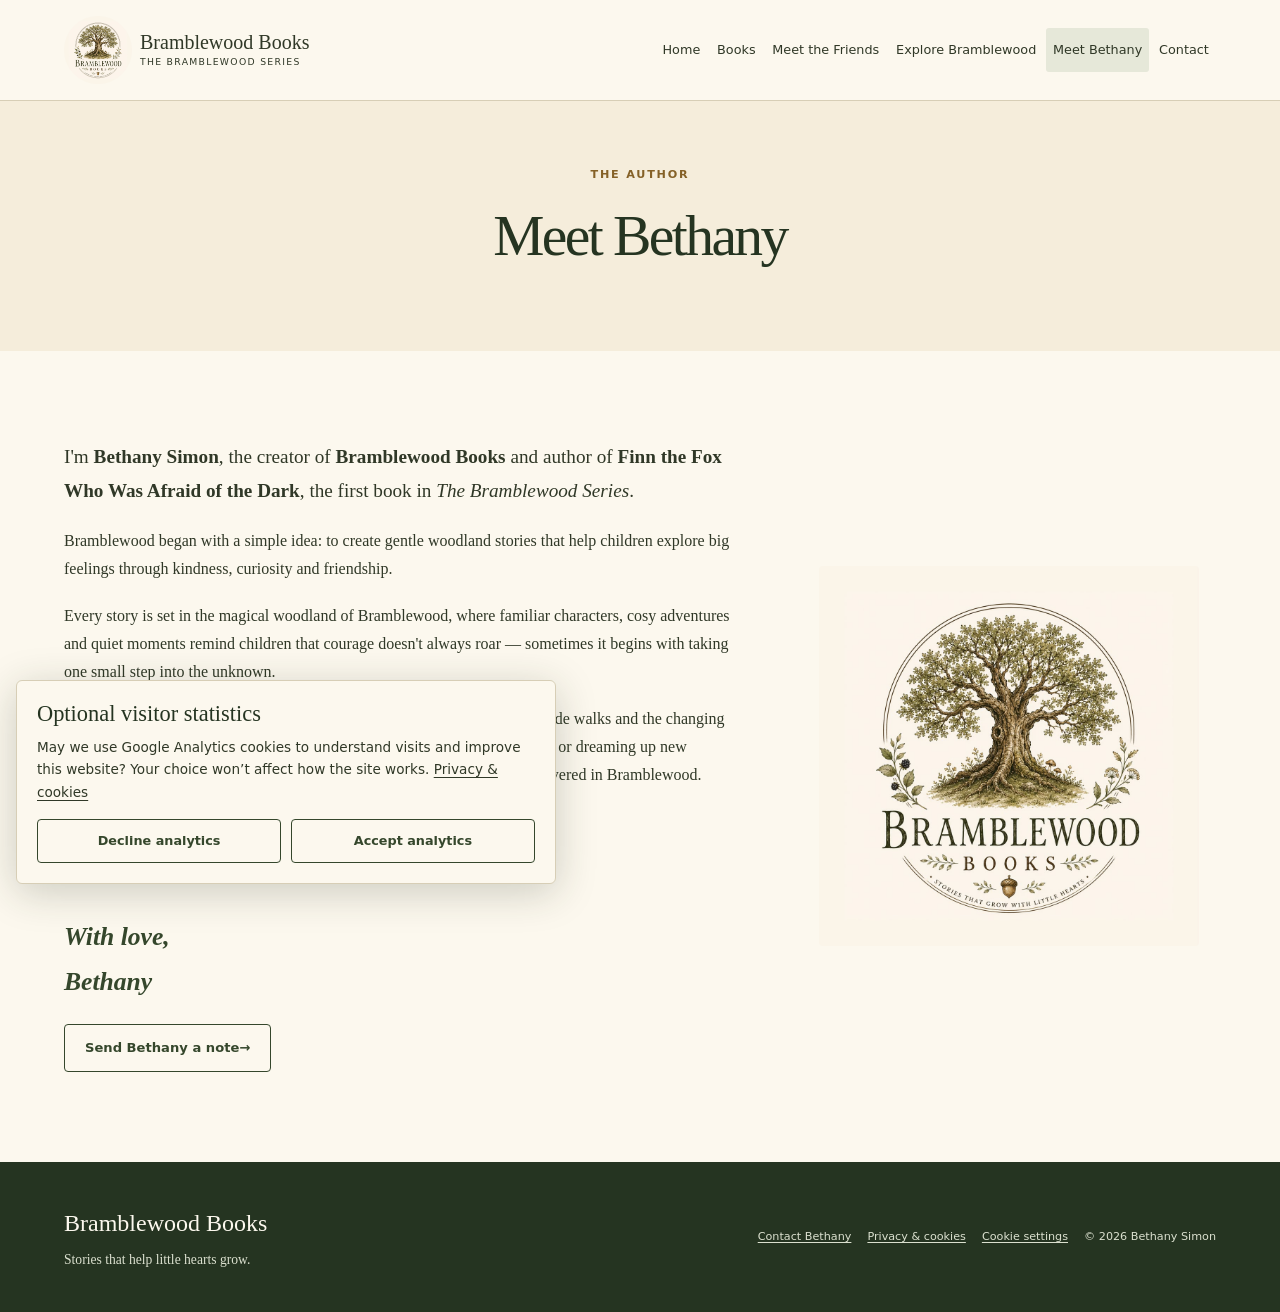
==== commit 3cdbfe80: "Add files via upload" ====
--- a/about.html
+++ b/about.html
@@ -4,9 +4,10 @@
 <meta charset="utf-8">
 <meta name="viewport" content="width=device-width,initial-scale=1">
 <meta name="theme-color" content="#234c37">
-<link rel="stylesheet" href="styles.css?v=concise-1">
+<link rel="stylesheet" href="styles.css?v=analytics-1">
 <meta name="description" content="Meet Bethany Simon, creator of Bramblewood Books.">
 <title>Meet Bethany | Bramblewood Books</title>
+<link rel="canonical" href="https://bramblewoodbooks.com/about.html">
 </head>
 <body>
 <a class="skip-link" href="#main">Skip to content</a>
@@ -49,9 +50,17 @@
   </div>
   <div class="footer-right">
     <a href="contact.html">Contact Bethany</a>
+    <a href="privacy.html">Privacy &amp; cookies</a>
+    <button class="cookie-settings" type="button" data-analytics-settings hidden>Cookie settings</button>
     <span>© 2026 Bethany Simon</span>
   </div>
 </footer>
 <script src="script.js?v=concise-1"></script>
+<aside id="analytics-choice" class="analytics-choice" aria-labelledby="analytics-heading" hidden>
+<h2 id="analytics-heading">Optional visitor statistics</h2>
+<p>May we use Google Analytics cookies to understand visits and improve this website? Your choice won’t affect how the site works. <a href="privacy.html">Privacy &amp; cookies</a></p>
+<div class="analytics-buttons"><button type="button" data-analytics-choice="decline">Decline analytics</button><button type="button" data-analytics-choice="accept">Accept analytics</button></div>
+</aside>
+<script src="analytics.js?v=1" defer></script>
 </body>
 </html>
--- a/styles.css
+++ b/styles.css
@@ -27,3 +27,13 @@
 .footer-right a{display:inline-flex;align-items:center;min-height:44px}
 .home-page .home-book{padding-block:3rem}
 @media(min-width:900px){.about-page{align-items:center}}
+
+/* Optional analytics choice: equal-weight controls, keyboard accessible. */
+.cookie-settings{background:transparent;color:inherit;border:0;text-decoration:underline;text-underline-offset:.22em;min-height:44px;padding:.4rem 0;font:inherit}
+.analytics-choice{position:fixed;z-index:100;bottom:1rem;left:1rem;right:1rem;max-width:540px;max-height:85vh;overflow:auto;padding:1.25rem;background:var(--paper);border:1px solid var(--line);border-radius:6px;box-shadow:0 8px 40px #25342138}
+.analytics-choice h2{font-size:1.4rem;margin-bottom:.6rem;letter-spacing:normal}
+.analytics-choice p{font: .85rem/1.65 system-ui,sans-serif;margin-bottom:1rem}
+.analytics-buttons{display:flex;flex-wrap:wrap;gap:.6rem}
+.analytics-buttons button{flex:1 1 150px;min-height:44px;padding:.7rem;border:1px solid var(--forest);background:var(--paper);color:var(--forest);border-radius:4px;font:600 .8rem/1.5 system-ui,sans-serif}
+.analytics-buttons button:hover{background:var(--sage)}
+.privacy-copy{max-width:850px;margin:auto}.privacy-copy h2{font-size:1.8rem;margin-top:2rem}.privacy-copy code{overflow-wrap:anywhere}
